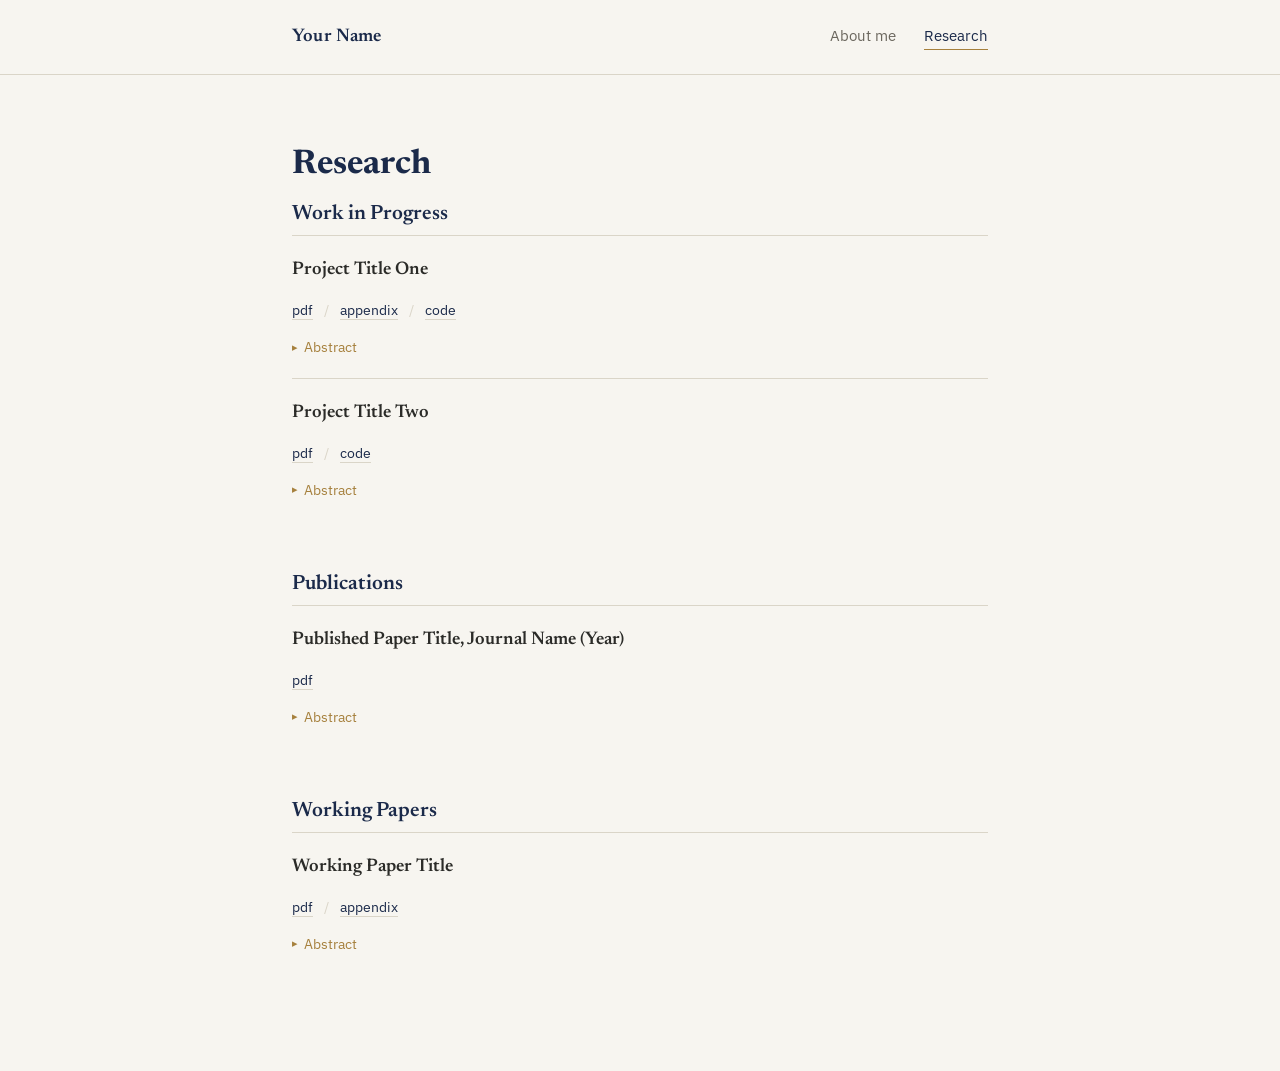
==== research-future.html @ a8fd611a "Upload project files First upload of project files for the basic structure of the page." ====
<!DOCTYPE html>
<html lang="en">
<head>
  <meta charset="UTF-8">
  <meta name="viewport" content="width=device-width, initial-scale=1.0">
  <title>Research — Your Name</title>
  <link rel="preconnect" href="https://fonts.googleapis.com">
  <link rel="preconnect" href="https://fonts.gstatic.com" crossorigin>
  <link href="https://fonts.googleapis.com/css2?family=Newsreader:wght@500;600&family=IBM+Plex+Sans:wght@400;500&display=swap" rel="stylesheet">
  <link rel="stylesheet" href="css/style.css">
</head>
<body>

  <header class="site-header">
    <nav class="nav">
      <a class="nav-name" href="index.html">Your Name</a>
      <ul class="nav-links">
        <li><a href="index.html">About me</a></li>
        <li><a href="research.html" aria-current="page">Research</a></li>
      </ul>
    </nav>
  </header>

  <main>
    <h1 style="font-family: var(--font-serif); color: var(--color-ink); margin: 0 0 8px;">Research</h1>

    <!-- ============================================================
         HOW TO USE THIS FILE
         ------------------------------------------------------------
         Each project below is one <div class="project"> block. To add
         a new project, copy an existing block (including the closing
         </div>) and edit:
           - the title
           - the row of links (pdf / appendix / code) — delete any
             link a given project doesn't have
           - the abstract text inside <details>

         LINKING CODE:
           - Git repository -> point the "code" link straight at the
             repo, e.g. href="https://github.com/yourusername/repo-name"
           - Uploaded folder -> add the folder to this repository (e.g.
             under a top-level /code/project-name/ directory) and link
             to it with a relative path, e.g. href="code/project-name/"
         ============================================================ -->

    <section class="research-section">
      <h2>Work in Progress</h2>

      <div class="project">
        <h3 class="project-title">Project Title One</h3>
        <p class="project-links">
          <a href="papers/project-one.pdf">pdf</a>
          <span class="sep">/</span>
          <a href="papers/project-one-appendix.pdf">appendix</a>
          <span class="sep">/</span>
          <a href="https://github.com/yourusername/project-one">code</a>
        </p>
        <details class="abstract">
          <summary>Abstract</summary>
          <p>
            Replace this text with the abstract of the project. Keep it to
            a short paragraph — this panel is meant for a quick summary,
            not the full introduction of the paper.
          </p>
        </details>
      </div>

      <div class="project">
        <h3 class="project-title">Project Title Two</h3>
        <p class="project-links">
          <a href="papers/project-two.pdf">pdf</a>
          <span class="sep">/</span>
          <a href="code/project-two/">code</a>
        </p>
        <details class="abstract">
          <summary>Abstract</summary>
          <p>
            This entry has no appendix, so that link was simply left out
            of the row above — only include the links that apply to a
            given project.
          </p>
        </details>
      </div>
    </section>

    <section class="research-section">
      <h2>Publications</h2>

      <div class="project">
        <h3 class="project-title">Published Paper Title, Journal Name (Year)</h3>
        <p class="project-links">
          <a href="papers/published-paper.pdf">pdf</a>
        </p>
        <details class="abstract">
          <summary>Abstract</summary>
          <p>
            Replace this text with the abstract of the published paper.
          </p>
        </details>
      </div>
    </section>

    <section class="research-section">
      <h2>Working Papers</h2>

      <div class="project">
        <h3 class="project-title">Working Paper Title</h3>
        <p class="project-links">
          <a href="papers/working-paper.pdf">pdf</a>
          <span class="sep">/</span>
          <a href="papers/working-paper-appendix.pdf">appendix</a>
        </p>
        <details class="abstract">
          <summary>Abstract</summary>
          <p>
            Replace this text with the abstract of the working paper.
          </p>
        </details>
      </div>
    </section>

  </main>

</body>
</html>
---- css/style.css ----
/* ============================================================
   Personal academic page — shared stylesheet
   Palette, type and layout tokens live at the top so the whole
   site can be restyled by editing this one block.
   ============================================================ */

:root {
  /* Colour */
  --color-paper: #f7f5f0;      /* page background, warm paper white */
  --color-ink: #1b2a4a;        /* headings, nav, primary accent (deep ink-blue) */
  --color-ink-hover: #142038;  /* darker ink for hover states */
  --color-text: #2b2b28;       /* body copy, warm near-black */
  --color-muted: #6b675e;      /* secondary text */
  --color-gold: #a6803d;       /* accent rule/role colour, muted brass */
  --color-line: #dad5c8;       /* hairline borders */

  /* Type */
  --font-serif: "Newsreader", Georgia, "Times New Roman", serif;
  --font-sans: "IBM Plex Sans", -apple-system, BlinkMacSystemFont, "Segoe UI", sans-serif;

  /* Layout */
  --content-width: 760px;
  --page-pad: 32px;
}

* {
  box-sizing: border-box;
}

html {
  -webkit-text-size-adjust: 100%;
}

body {
  margin: 0;
  background: var(--color-paper);
  color: var(--color-text);
  font-family: var(--font-sans);
  font-size: 17px;
  line-height: 1.55;
  -webkit-font-smoothing: antialiased;
}

a {
  color: inherit;
}

img {
  max-width: 100%;
  display: block;
}

/* -------------------- Navigation -------------------- */

.site-header {
  border-bottom: 1px solid var(--color-line);
}

.nav {
  max-width: var(--content-width);
  margin: 0 auto;
  padding: 22px var(--page-pad);
  display: flex;
  align-items: baseline;
  justify-content: space-between;
  gap: 24px;
}

.nav-name {
  font-family: var(--font-serif);
  font-size: 1.15rem;
  font-weight: 600;
  color: var(--color-ink);
  text-decoration: none;
  letter-spacing: 0.01em;
}

.nav-links {
  display: flex;
  gap: 28px;
  list-style: none;
  margin: 0;
  padding: 0;
}

.nav-links a {
  text-decoration: none;
  color: var(--color-muted);
  font-size: 0.95rem;
  padding-bottom: 4px;
  border-bottom: 1px solid transparent;
  transition: color 0.15s ease, border-color 0.15s ease;
}

.nav-links a:hover,
.nav-links a:focus-visible {
  color: var(--color-ink);
}

.nav-links a[aria-current="page"] {
  color: var(--color-ink);
  border-bottom-color: var(--color-gold);
}

/* -------------------- Page shell -------------------- */

main {
  max-width: var(--content-width);
  margin: 0 auto;
  padding: 64px var(--page-pad) 96px;
}

/* -------------------- About page -------------------- */

.about-grid {
  display: grid;
  grid-template-columns: 220px 1fr;
  gap: 44px;
  align-items: start;
}

.about-photo {
  border: 1px solid var(--color-line);
  aspect-ratio: 4 / 5;
  overflow: hidden;
  background: #eeece5;
}

.about-photo img {
  width: 100%;
  height: 100%;
  object-fit: cover;
}

.photo-placeholder {
  width: 100%;
  height: 100%;
  display: flex;
  align-items: center;
  justify-content: center;
  text-align: center;
  padding: 16px;
  font-size: 0.85rem;
  color: var(--color-muted);
  line-height: 1.4;
}

.about-name {
  font-family: var(--font-serif);
  font-size: 2.1rem;
  font-weight: 600;
  color: var(--color-ink);
  margin: 0 0 6px;
}

.about-role {
  font-family: var(--font-sans);
  font-size: 1rem;
  color: var(--color-gold);
  margin: 0 0 22px;
}

.about-bio p {
  margin: 0 0 16px;
  max-width: 62ch;
}

.cv-link {
  display: inline-block;
  margin-top: 8px;
  padding: 10px 22px;
  border: 1px solid var(--color-ink);
  color: var(--color-ink);
  text-decoration: none;
  font-size: 0.95rem;
  transition: background-color 0.15s ease, color 0.15s ease;
}

.cv-link:hover,
.cv-link:focus-visible {
  background: var(--color-ink);
  color: var(--color-paper);
}

@media (max-width: 620px) {
  .about-grid {
    grid-template-columns: 1fr;
  }
  .about-photo {
    width: 180px;
    aspect-ratio: 4 / 5;
  }
}

/* -------------------- Research: coming soon -------------------- */

.coming-soon h1 {
  font-family: var(--font-serif);
  font-size: 2rem;
  color: var(--color-ink);
  margin: 0 0 14px;
}

.coming-soon p {
  font-family: var(--font-serif);
  font-style: italic;
  color: var(--color-muted);
  font-size: 1.1rem;
  margin: 0;
}

/* -------------------- Research: dossier list (future) -------------------- */

.research-section {
  margin-top: 48px;
}

.research-section:first-of-type {
  margin-top: 8px;
}

.research-section > h2 {
  font-family: var(--font-serif);
  font-size: 1.3rem;
  font-weight: 600;
  color: var(--color-ink);
  margin: 0 0 4px;
}

.project {
  border-top: 1px solid var(--color-line);
  padding: 20px 0;
}

.project-title {
  font-family: var(--font-serif);
  font-size: 1.15rem;
  font-weight: 600;
  margin: 0 0 8px;
  color: var(--color-text);
}

.project-links {
  font-size: 0.9rem;
  color: var(--color-muted);
  margin-bottom: 10px;
}

.project-links a {
  color: var(--color-ink);
  text-decoration: none;
  border-bottom: 1px solid var(--color-line);
}

.project-links a:hover,
.project-links a:focus-visible {
  border-bottom-color: var(--color-ink);
}

.project-links .sep {
  margin: 0 8px;
  color: var(--color-line);
}

.abstract {
  margin-top: 4px;
}

.abstract summary {
  cursor: pointer;
  list-style: none;
  font-size: 0.9rem;
  color: var(--color-gold);
  display: inline-flex;
  align-items: center;
  gap: 6px;
  user-select: none;
}

.abstract summary::-webkit-details-marker {
  display: none;
}

.abstract summary::before {
  content: "▸";
  font-size: 0.75em;
  transition: transform 0.15s ease;
}

.abstract[open] summary::before {
  transform: rotate(90deg);
}

.abstract p {
  margin: 10px 0 0;
  max-width: 68ch;
  color: var(--color-text);
  font-size: 0.96rem;
}

@media (prefers-reduced-motion: reduce) {
  * {
    transition: none !important;
  }
}
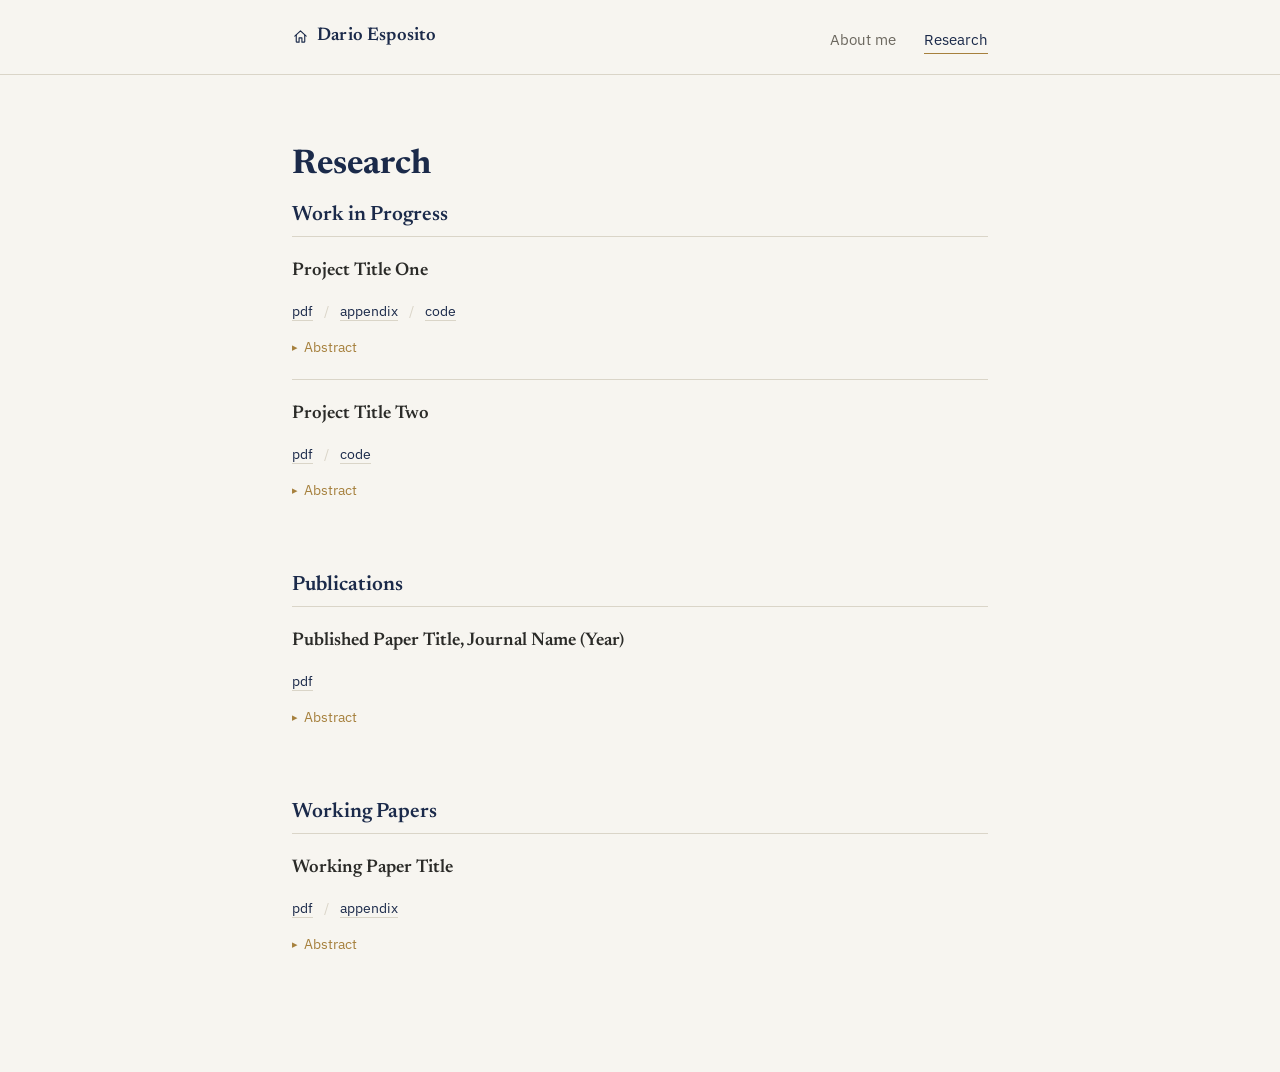
==== commit 283457cf: "Update research-future.html to display home icon" ====
--- a/research-future.html
+++ b/research-future.html
@@ -13,7 +13,13 @@
 
   <header class="site-header">
     <nav class="nav">
-      <a class="nav-name" href="index.html">Your Name</a>
+      <a class="nav-name" href="index.html">
+        <svg class="home-icon" viewBox="0 0 24 24" fill="none" stroke="currentColor" stroke-width="1.6" stroke-linecap="round" stroke-linejoin="round" aria-hidden="true">
+          <path d="M4 11.5 12 4l8 7.5"/>
+          <path d="M6 10v9a1 1 0 0 0 1 1h3v-6h4v6h3a1 1 0 0 0 1-1v-9"/>
+        </svg>
+        Dario Esposito
+      </a>
       <ul class="nav-links">
         <li><a href="index.html">About me</a></li>
         <li><a href="research.html" aria-current="page">Research</a></li>
--- a/css/style.css
+++ b/css/style.css
@@ -67,12 +67,21 @@
 }
 
 .nav-name {
+  display: inline-flex;
+  align-items: center;
+  gap: 8px;
   font-family: var(--font-serif);
   font-size: 1.15rem;
   font-weight: 600;
   color: var(--color-ink);
   text-decoration: none;
   letter-spacing: 0.01em;
+}
+
+.home-icon {
+  width: 17px;
+  height: 17px;
+  flex-shrink: 0;
 }
 
 .nav-links {
@@ -121,7 +130,7 @@
 
 .about-photo {
   border: 1px solid var(--color-line);
-  aspect-ratio: 4 / 5;
+  aspect-ratio: 5 / 7;
   overflow: hidden;
   background: #eeece5;
 }
@@ -129,7 +138,7 @@
 .about-photo img {
   width: 100%;
   height: 100%;
-  object-fit: cover;
+  object-fit: contain;
 }
 
 .photo-placeholder {
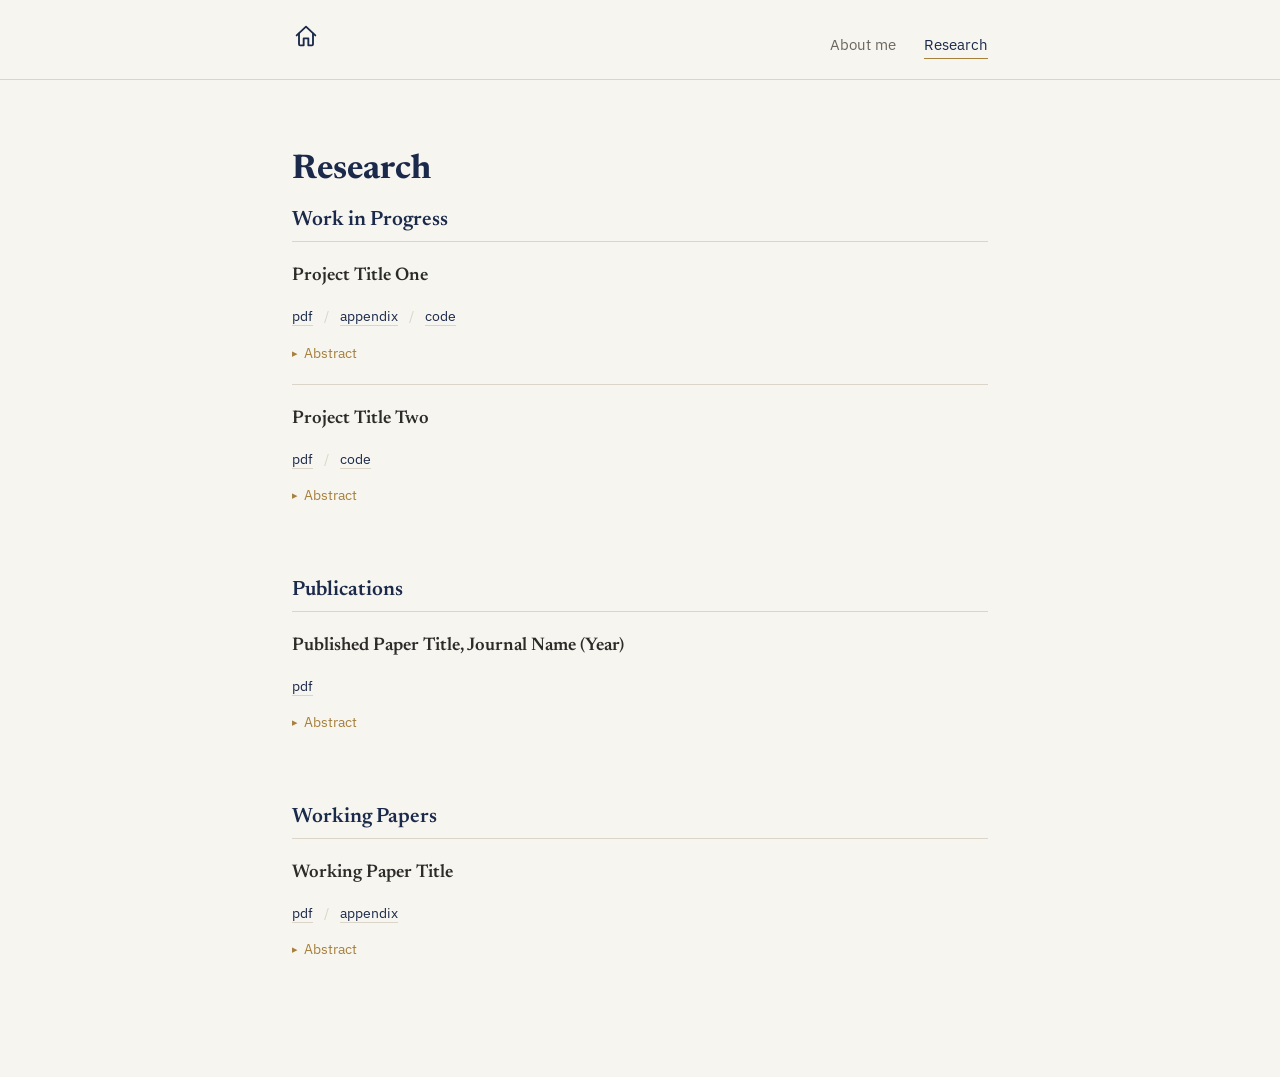
==== commit e51a619a: "Update research-future.html to resize home icon" ====
--- a/research-future.html
+++ b/research-future.html
@@ -13,12 +13,11 @@
 
   <header class="site-header">
     <nav class="nav">
-      <a class="nav-name" href="index.html">
+      <a class="nav-name" href="index.html" aria-label="Home">
         <svg class="home-icon" viewBox="0 0 24 24" fill="none" stroke="currentColor" stroke-width="1.6" stroke-linecap="round" stroke-linejoin="round" aria-hidden="true">
           <path d="M4 11.5 12 4l8 7.5"/>
           <path d="M6 10v9a1 1 0 0 0 1 1h3v-6h4v6h3a1 1 0 0 0 1-1v-9"/>
         </svg>
-        Dario Esposito
       </a>
       <ul class="nav-links">
         <li><a href="index.html">About me</a></li>
--- a/css/style.css
+++ b/css/style.css
@@ -79,8 +79,8 @@
 }
 
 .home-icon {
-  width: 17px;
-  height: 17px;
+  width: 28px;
+  height: 28px;
   flex-shrink: 0;
 }
 
